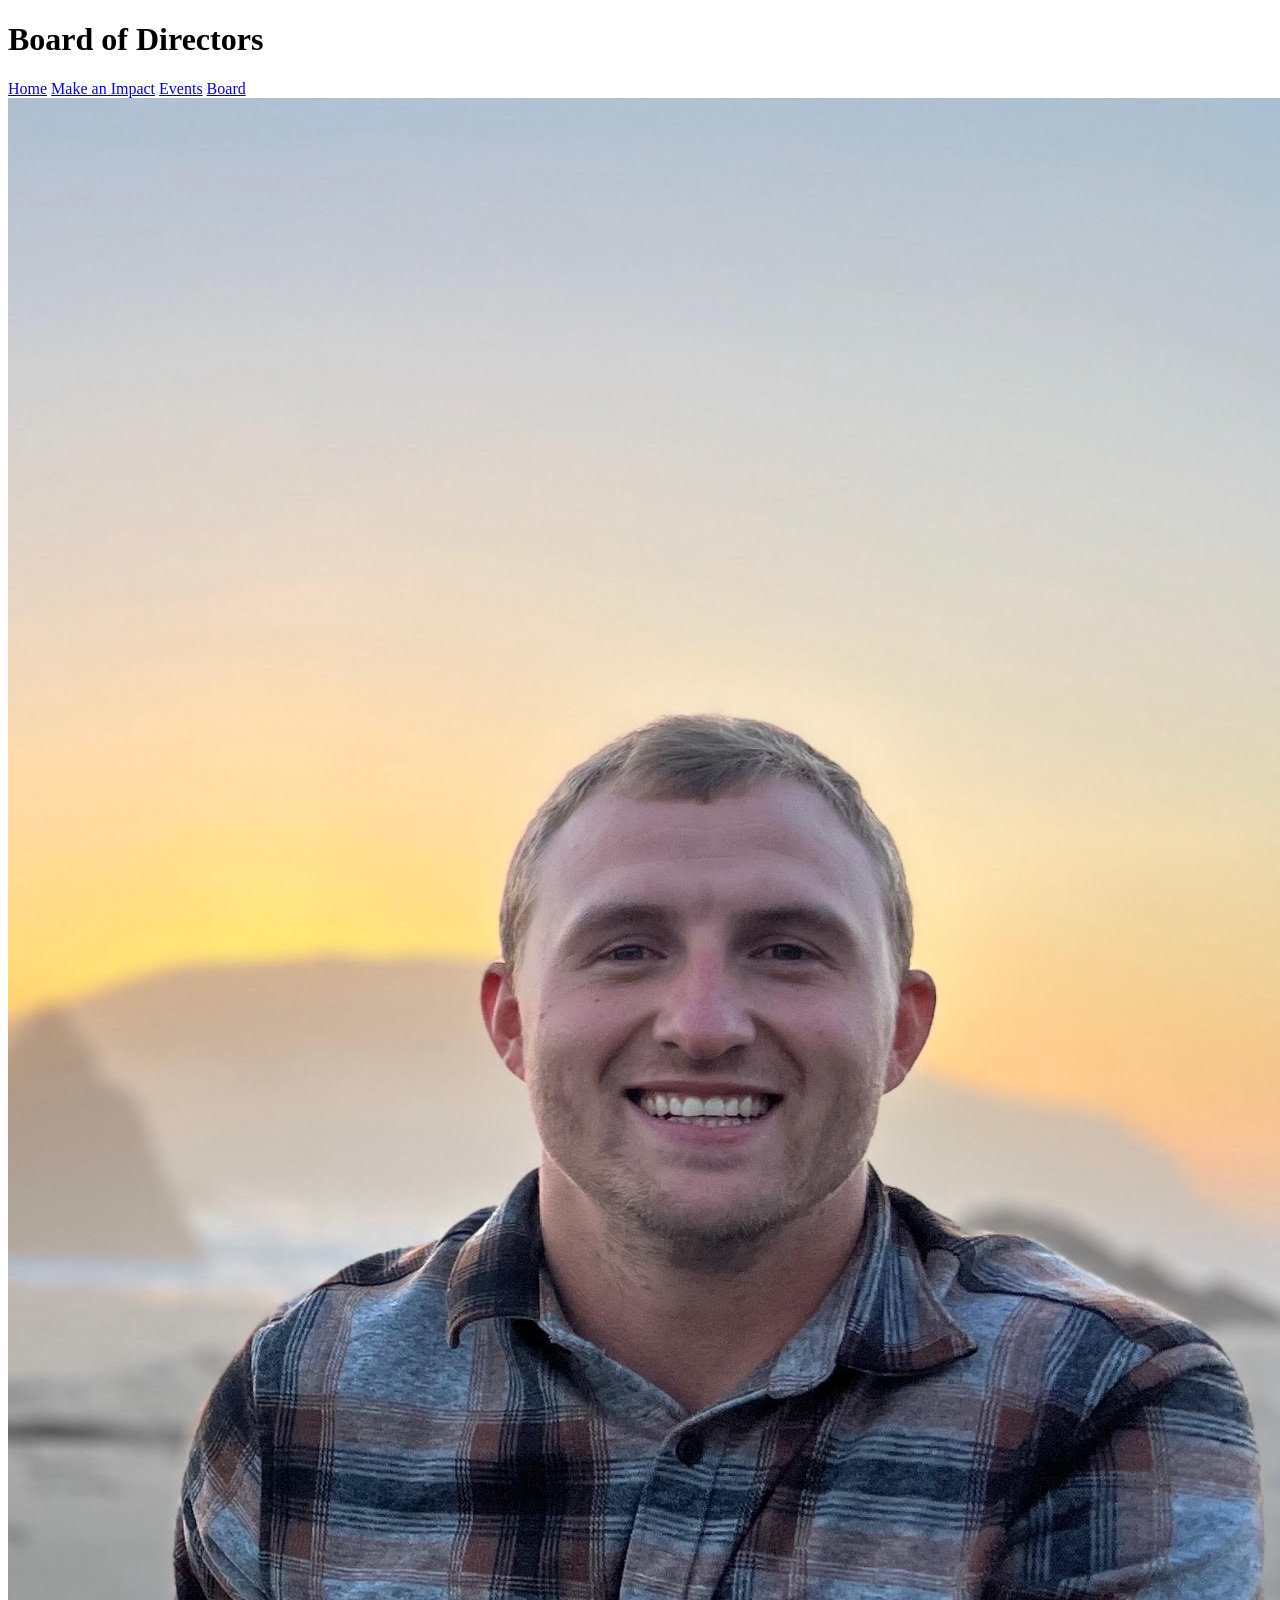
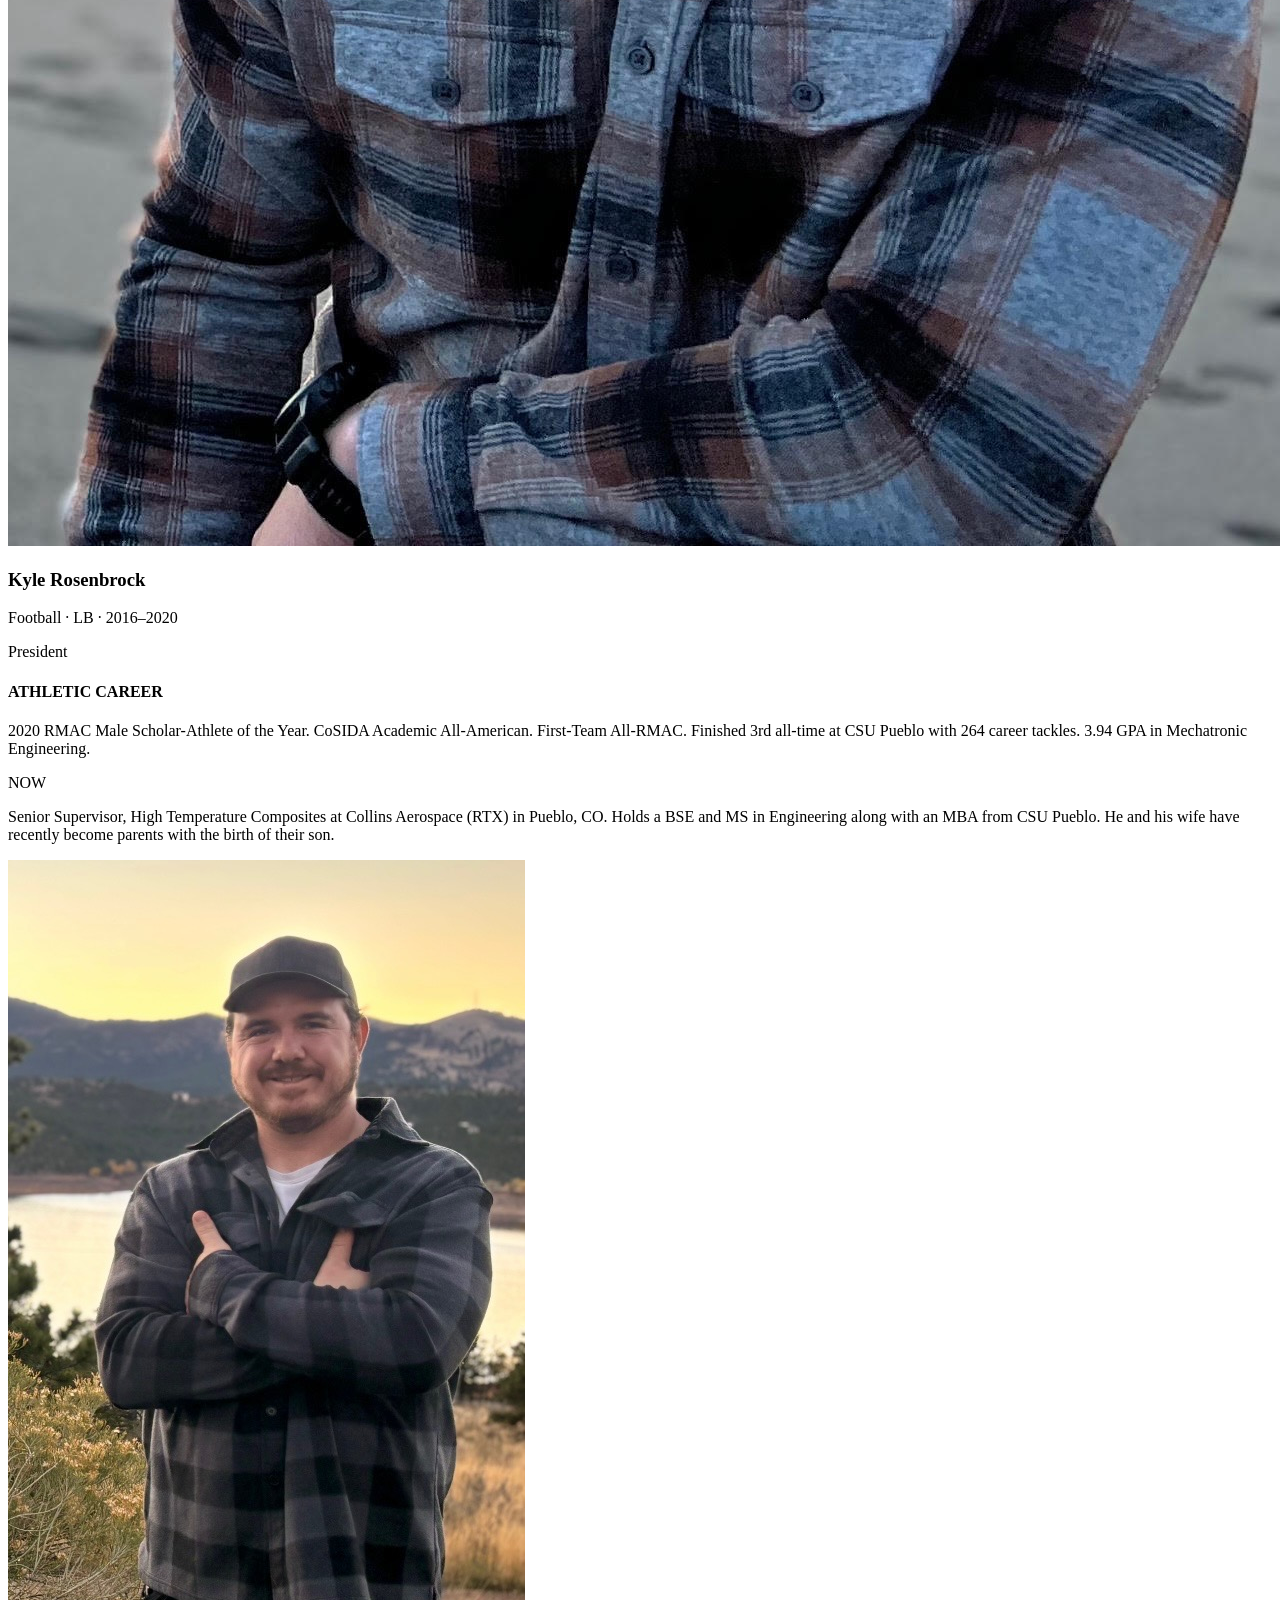
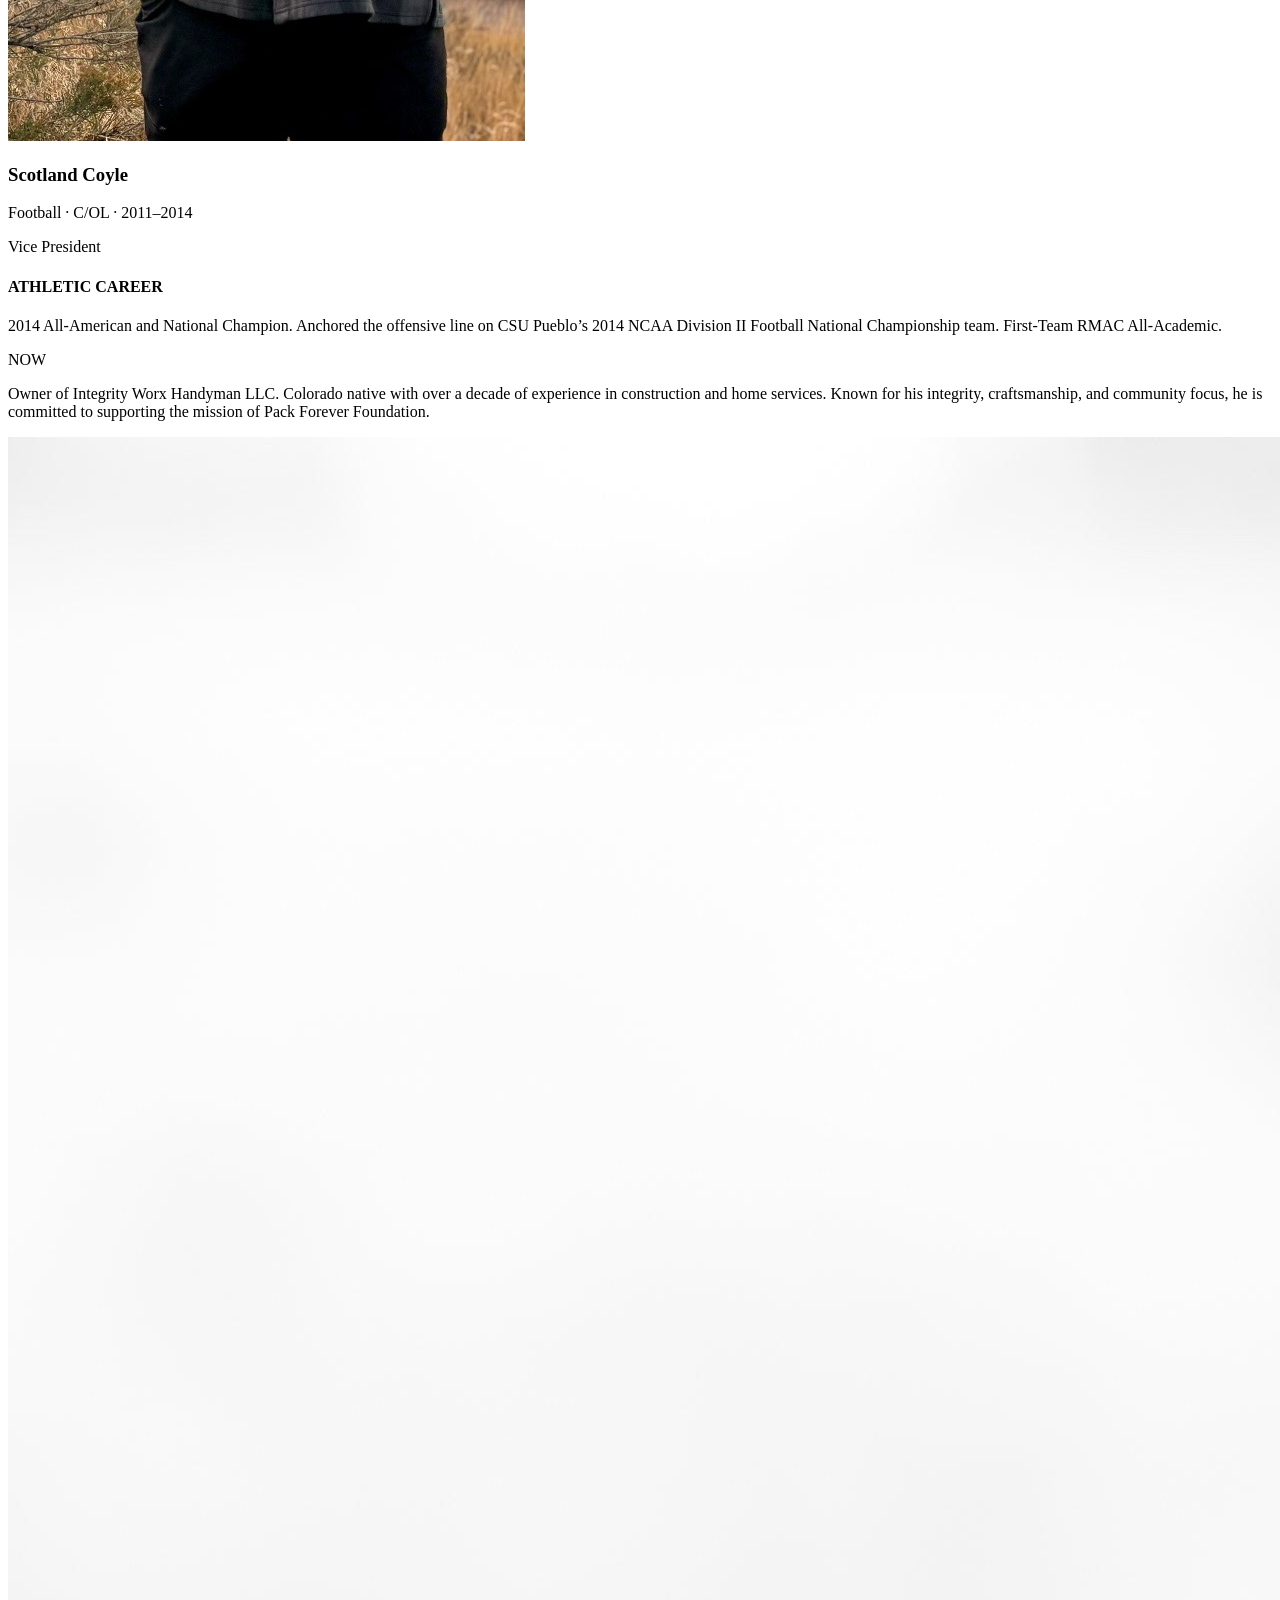
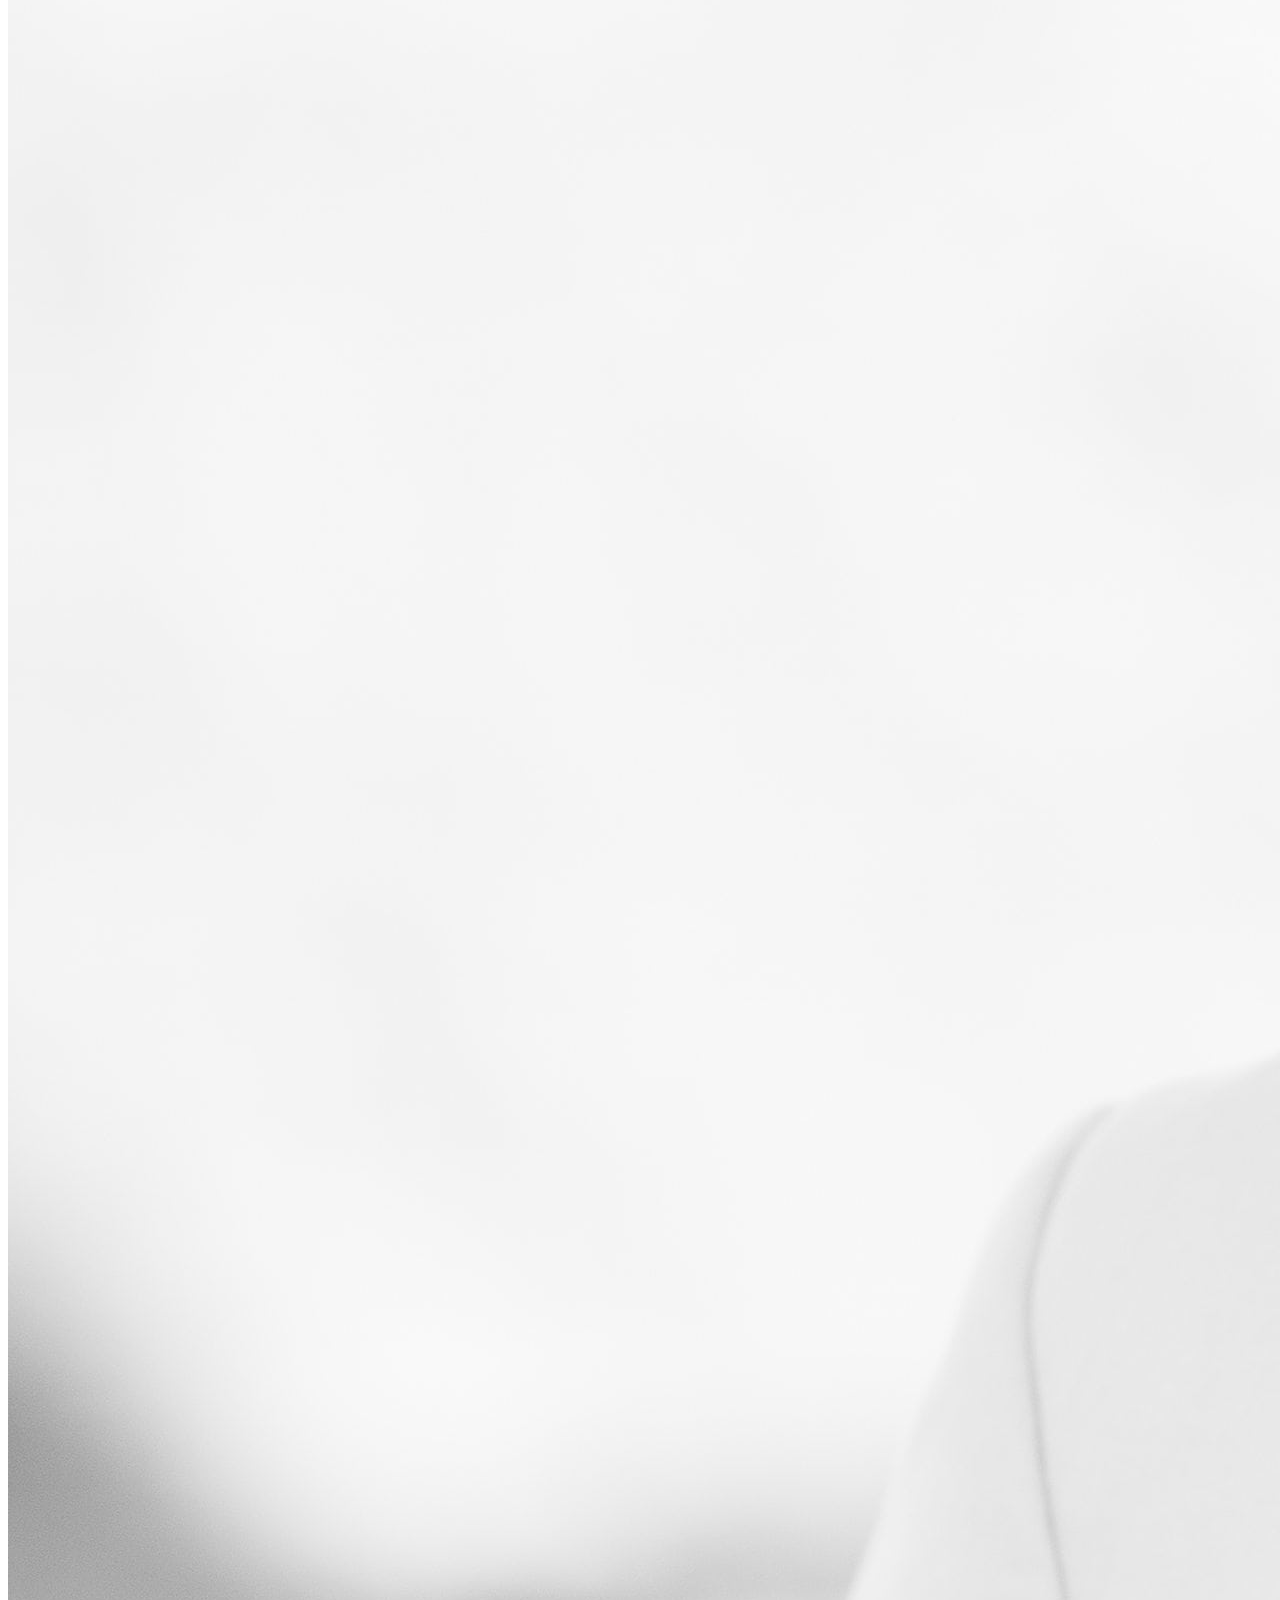
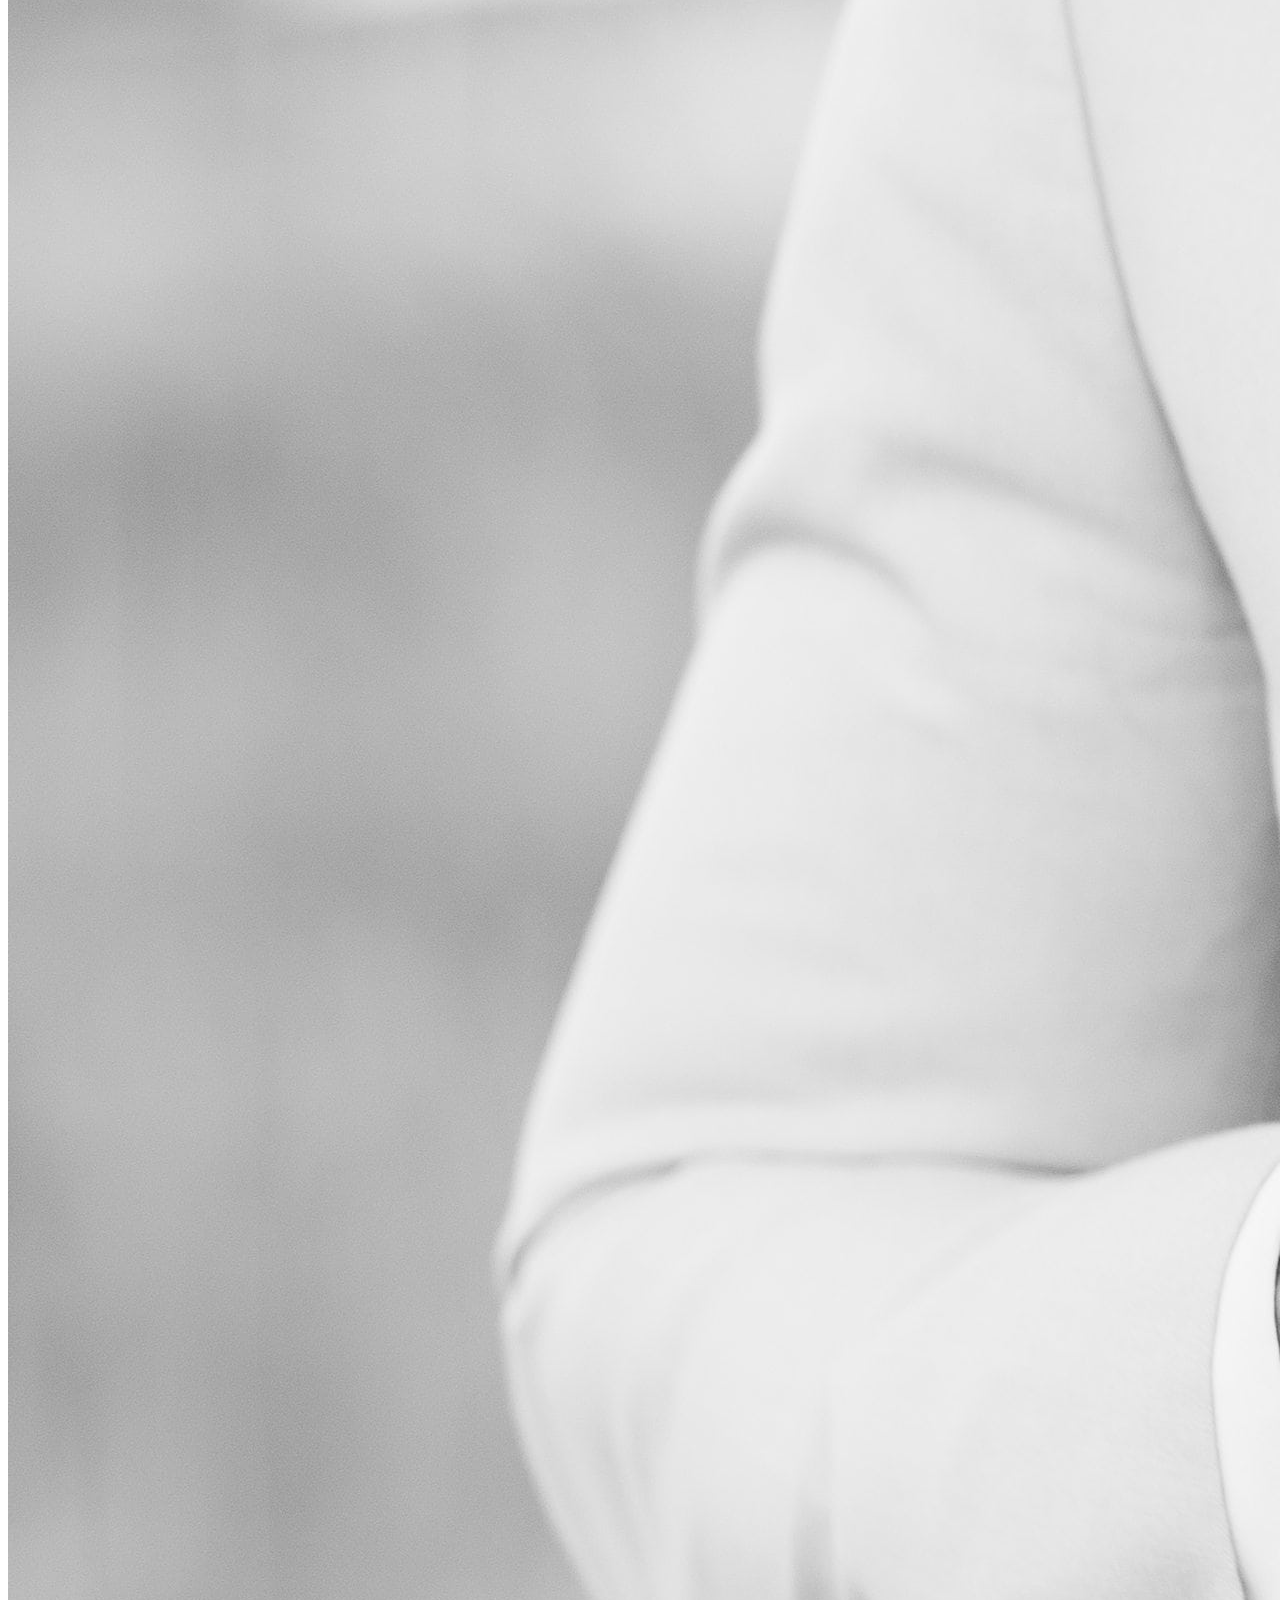
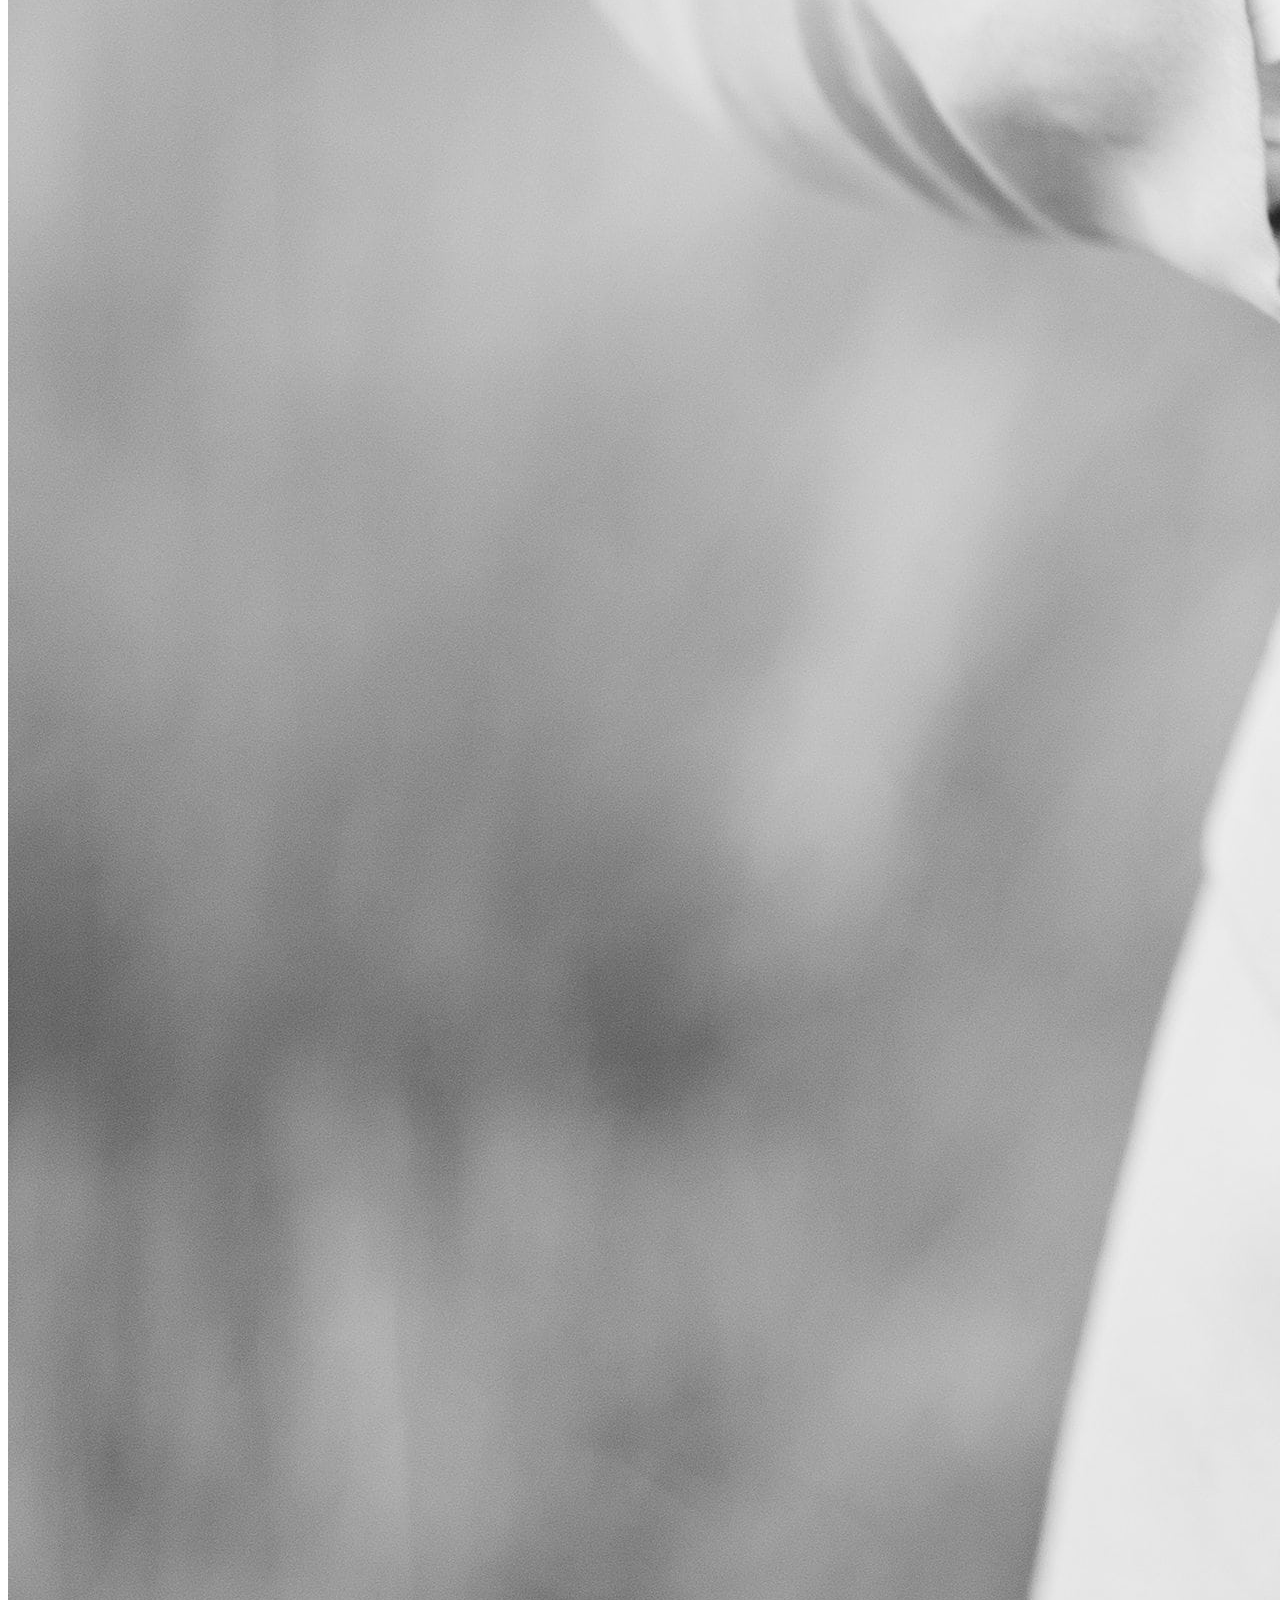
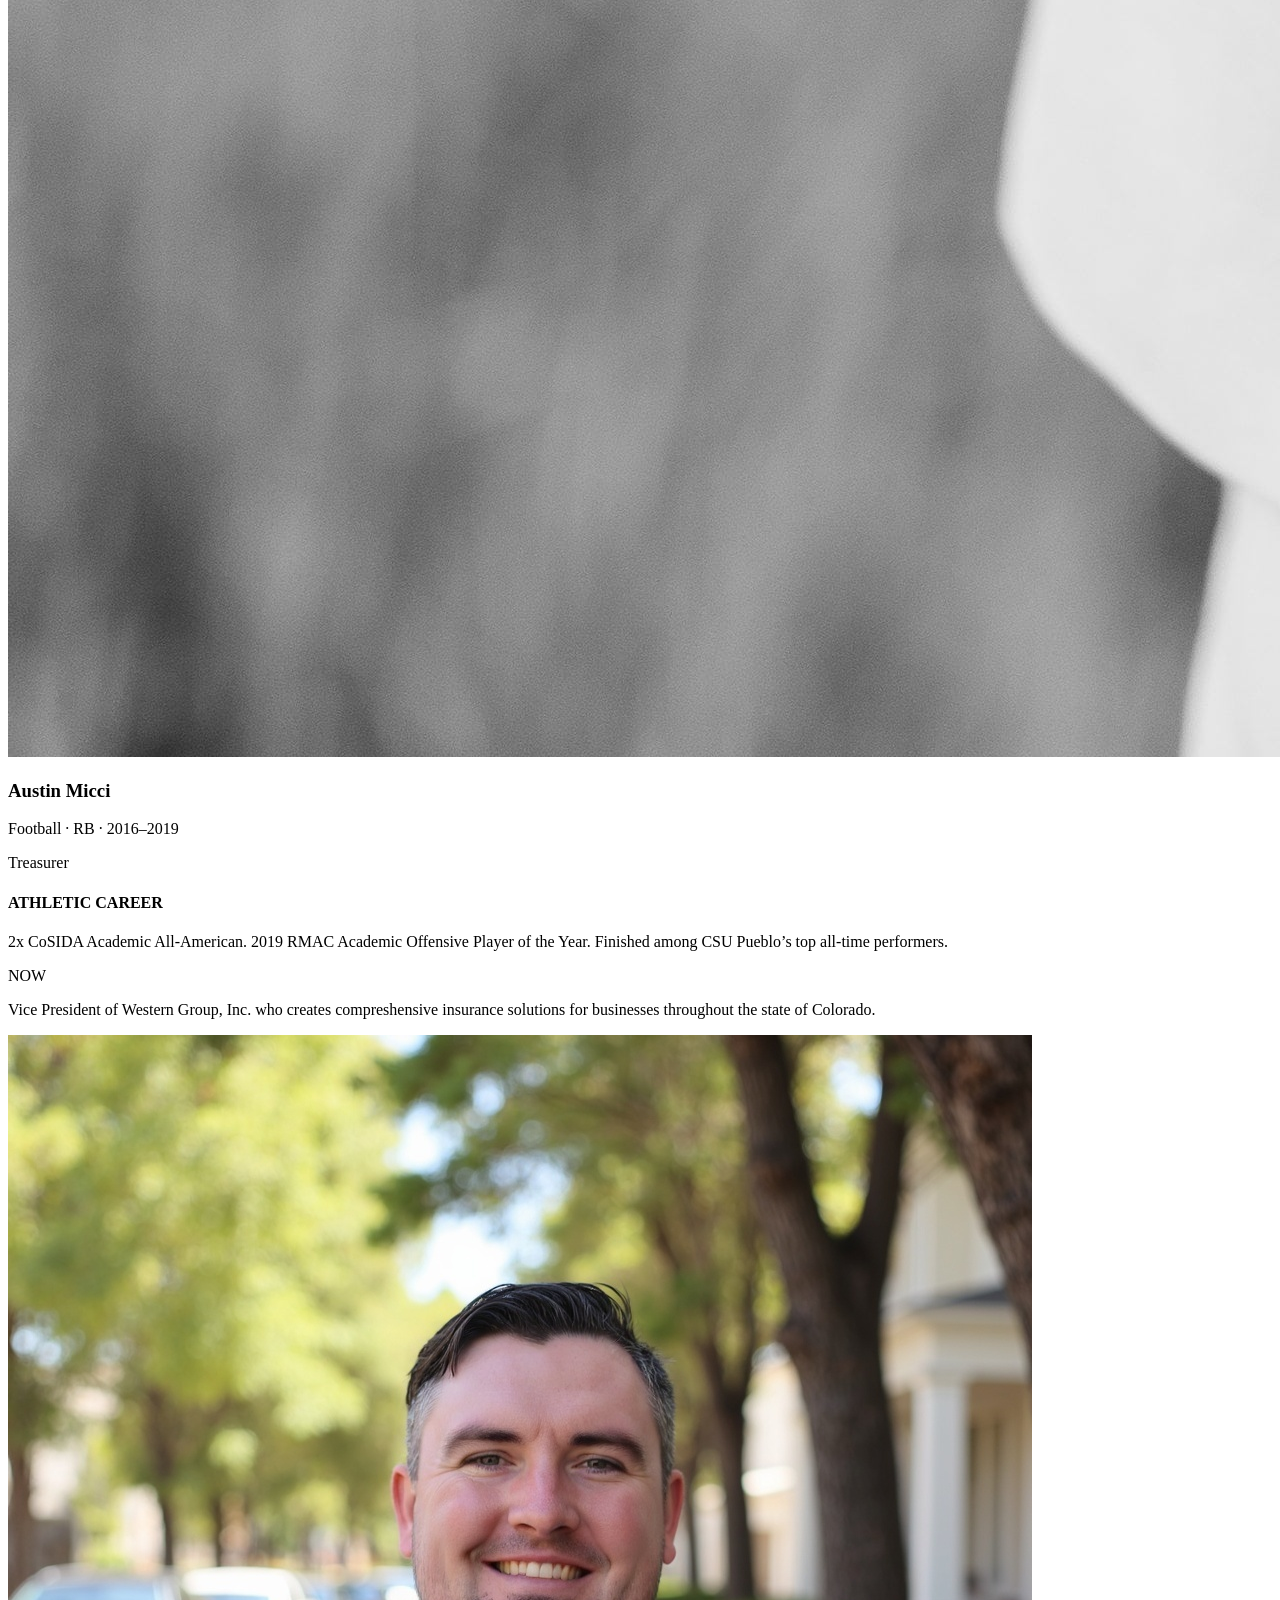
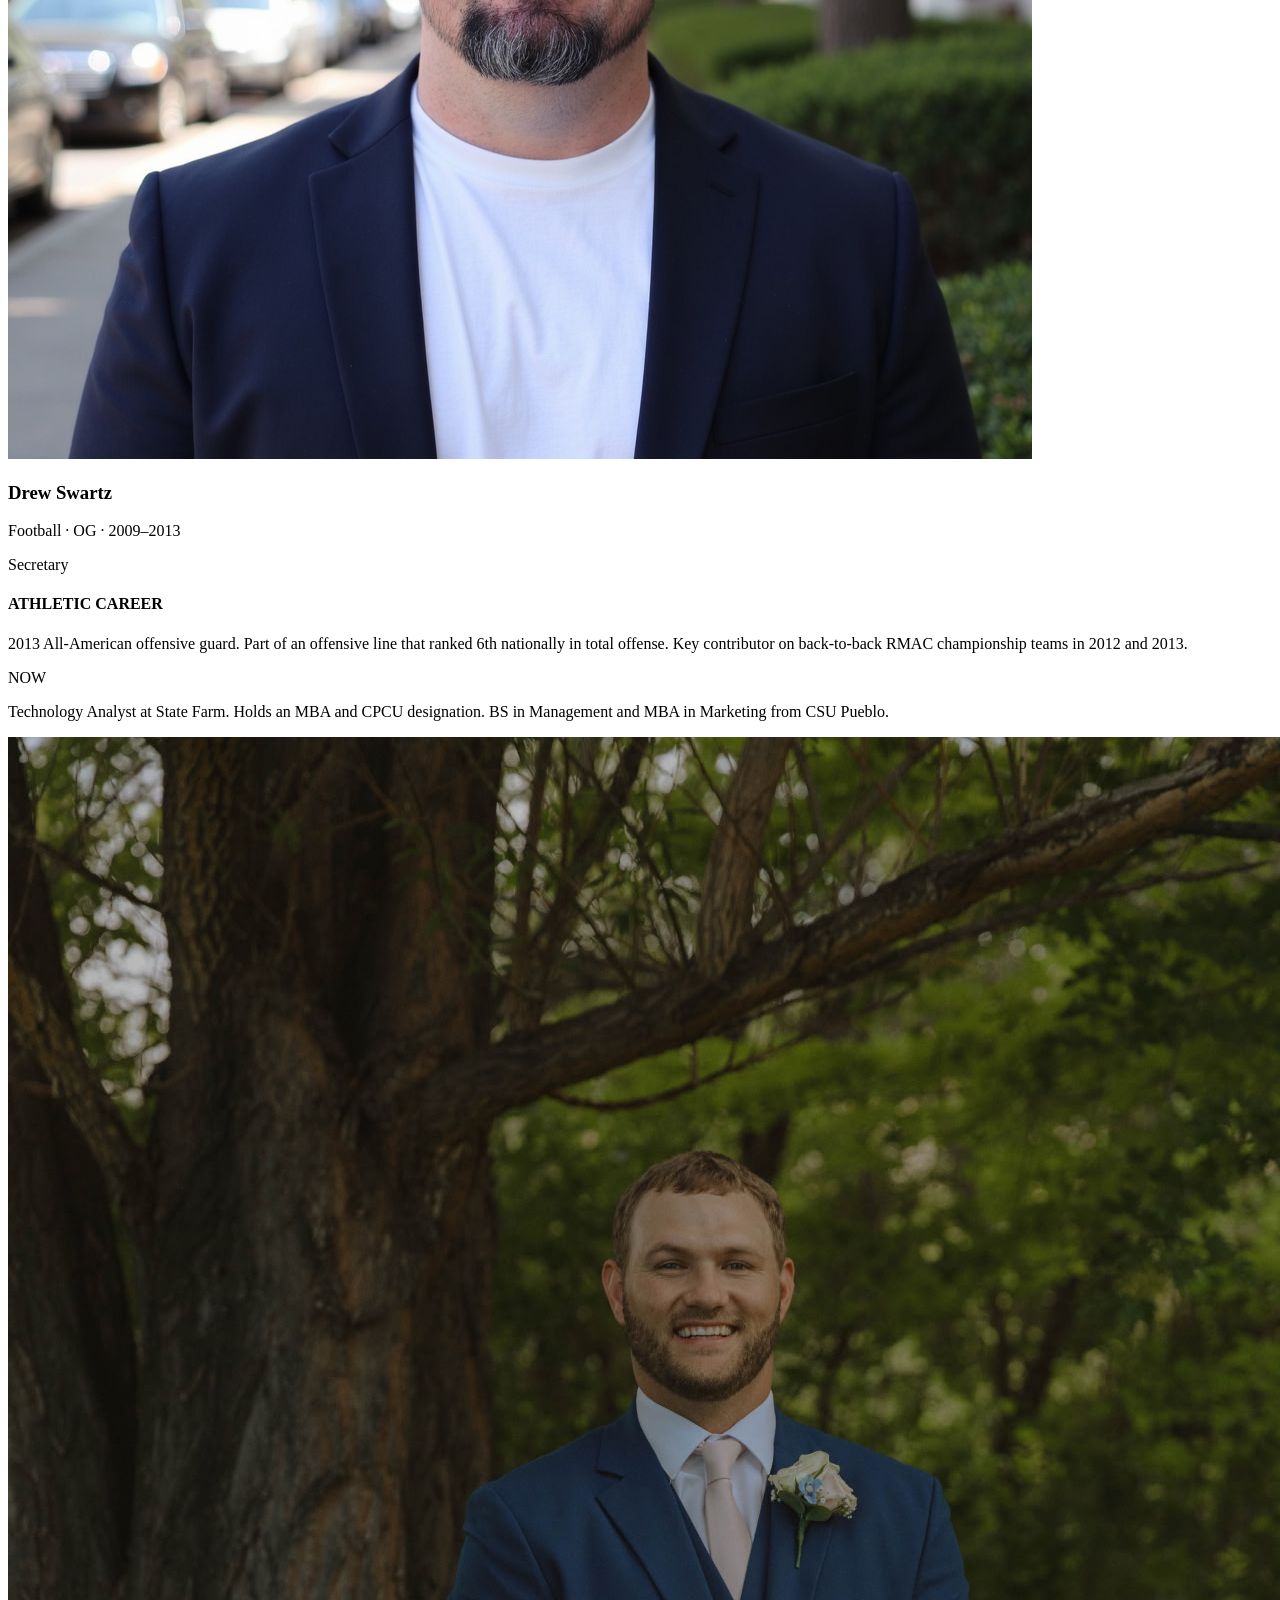
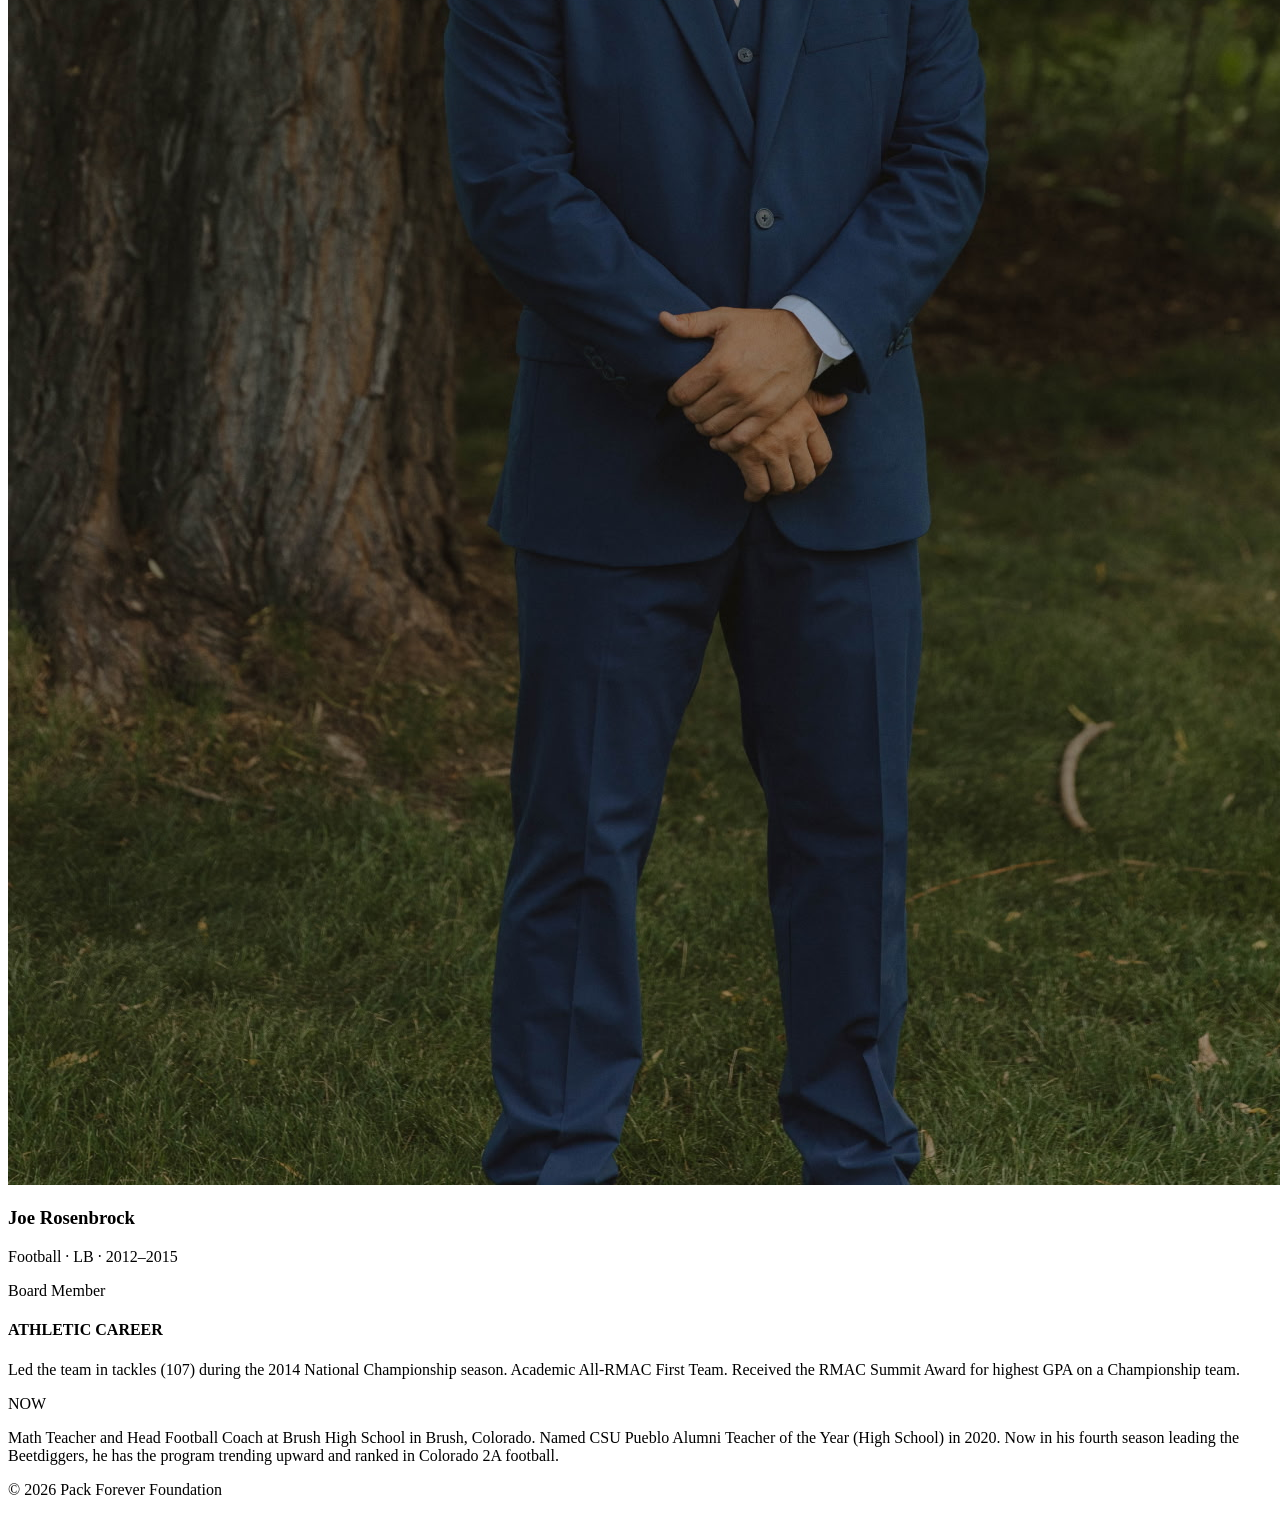
==== board.html @ 0cfa3d2b "Create board.html for Board of Directors page This file contains the HTML structure for the Board of" ====
<!DOCTYPE html>
<html lang="en">
<head>
<meta charset="UTF-8">
<title>Board | Pack Forever Foundation</title>
<meta name="viewport" content="width=device-width, initial-scale=1.0">
<link rel="stylesheet" href="styles.css">
</head>
<body>

<div class="hero">
  <h1 class="fade-in">Board of Directors</h1>
</div>

<nav>
  <a href="index.html">Home</a>
  <a href="impact.html">Make an Impact</a>
  <a href="events.html">Events</a>
  <a href="board.html">Board</a>
</nav>

<div class="board-container">

  <!-- KYLE -->
  <div class="board-card">
    <img src="images/kyle.jpg" alt="Kyle Rosenbrock">
    <div class="board-info">
      <div class="board-header">
        <h3>Kyle Rosenbrock</h3>
        <span class="tag">Football &middot; LB &middot; 2016&ndash;2020</span>
      </div>
      <p class="role">President</p>

      <div class="board-section">
        <h4>ATHLETIC CAREER</h4>
        <p>
          2020 RMAC Male Scholar-Athlete of the Year. CoSIDA Academic All-American. First-Team All-RMAC. Finished 3rd all-time at CSU Pueblo with 264 career tackles. 3.94 GPA in Mechatronic Engineering.
        </p>
      </div>

      <div class="board-section">
        <span class="now-badge">NOW</span>
        <p>
          Senior Supervisor, High Temperature Composites at Collins Aerospace (RTX) in Pueblo, CO. Holds a BSE and MS in Engineering along with an MBA from CSU Pueblo. He and his wife have recently become parents with the birth of their son.
        </p>
      </div>
    </div>
  </div>

  <!-- SCOTLAND -->
  <div class="board-card">
   <img src="images/scotland.jpg" style="object-position: center 20%;" alt="Scotland Coyle">
    <div class="board-info">
      <div class="board-header">
        <h3>Scotland Coyle</h3>
        <span class="tag">Football &middot; C/OL &middot; 2011&ndash;2014</span>
      </div>
      <p class="role">Vice President</p>

      <div class="board-section">
        <h4>ATHLETIC CAREER</h4>
        <p>
          2014 All-American and National Champion. Anchored the offensive line on CSU Pueblo&rsquo;s 2014 NCAA Division II Football National Championship team. First-Team RMAC All-Academic.
        </p>
      </div>

      <div class="board-section">
        <span class="now-badge">NOW</span>
        <p>
          Owner of Integrity Worx Handyman LLC. Colorado native with over a decade of experience in construction and home services. Known for his integrity, craftsmanship, and community focus, he is committed to supporting the mission of Pack Forever Foundation.
        </p>
      </div>
    </div>
  </div>

  <!-- AUSTIN -->
  <div class="board-card">
    <img src="images/austin.jpg" style="object-position: center 20%;" alt="Austin Micci">
    <div class="board-info">
      <div class="board-header">
        <h3>Austin Micci</h3>
        <span class="tag">Football &middot; RB &middot; 2016&ndash;2019</span>
      </div>
      <p class="role">Treasurer</p>

      <div class="board-section">
        <h4>ATHLETIC CAREER</h4>
        <p>
          2x CoSIDA Academic All-American. 2019 RMAC Academic Offensive Player of the Year. Finished among CSU Pueblo&rsquo;s top all-time performers.
        </p>
      </div>

      <div class="board-section">
        <span class="now-badge">NOW</span>
        <p>
          Vice President of Western Group, Inc. who creates compreshensive insurance solutions for businesses throughout the state of Colorado. 
        </p>
      </div>
    </div>
  </div>

  <!-- DREW -->
  <div class="board-card">
    <img src="images/drew.jpg" alt="Drew Swartz">
    <div class="board-info">
      <div class="board-header">
        <h3>Drew Swartz</h3>
        <span class="tag">Football &middot; OG &middot; 2009&ndash;2013</span>
      </div>
      <p class="role">Secretary</p>

      <div class="board-section">
        <h4>ATHLETIC CAREER</h4>
        <p>
          2013 All-American offensive guard. Part of an offensive line that ranked 6th nationally in total offense. Key contributor on back-to-back RMAC championship teams in 2012 and 2013.
        </p>
      </div>

      <div class="board-section">
        <span class="now-badge">NOW</span>
        <p>
          Technology Analyst at State Farm. Holds an MBA and CPCU designation. BS in Management and MBA in Marketing from CSU Pueblo.
        </p>
      </div>
    </div>
  </div>

  <!-- JOE -->
  <div class="board-card">
    <img src="images/joe.jpg" alt="Joe Rosenbrock">
    <div class="board-info">
      <div class="board-header">
        <h3>Joe Rosenbrock</h3>
        <span class="tag">Football &middot; LB &middot; 2012&ndash;2015</span>
      </div>
      <p class="role">Board Member</p>

      <div class="board-section">
        <h4>ATHLETIC CAREER</h4>
        <p>
          Led the team in tackles (107) during the 2014 National Championship season. Academic All-RMAC First Team. Received the RMAC Summit Award for highest GPA on a Championship team.
        </p>
      </div>

      <div class="board-section">
        <span class="now-badge">NOW</span>
        <p>
          Math Teacher and Head Football Coach at Brush High School in Brush, Colorado. Named CSU Pueblo Alumni Teacher of the Year (High School) in 2020. Now in his fourth season leading the Beetdiggers, he has the program trending upward and ranked in Colorado 2A football.
        </p>
      </div>
    </div>
  </div>

</div>

<footer>
  <p>&copy; 2026 Pack Forever Foundation</p>
</footer>

</body>
</html>
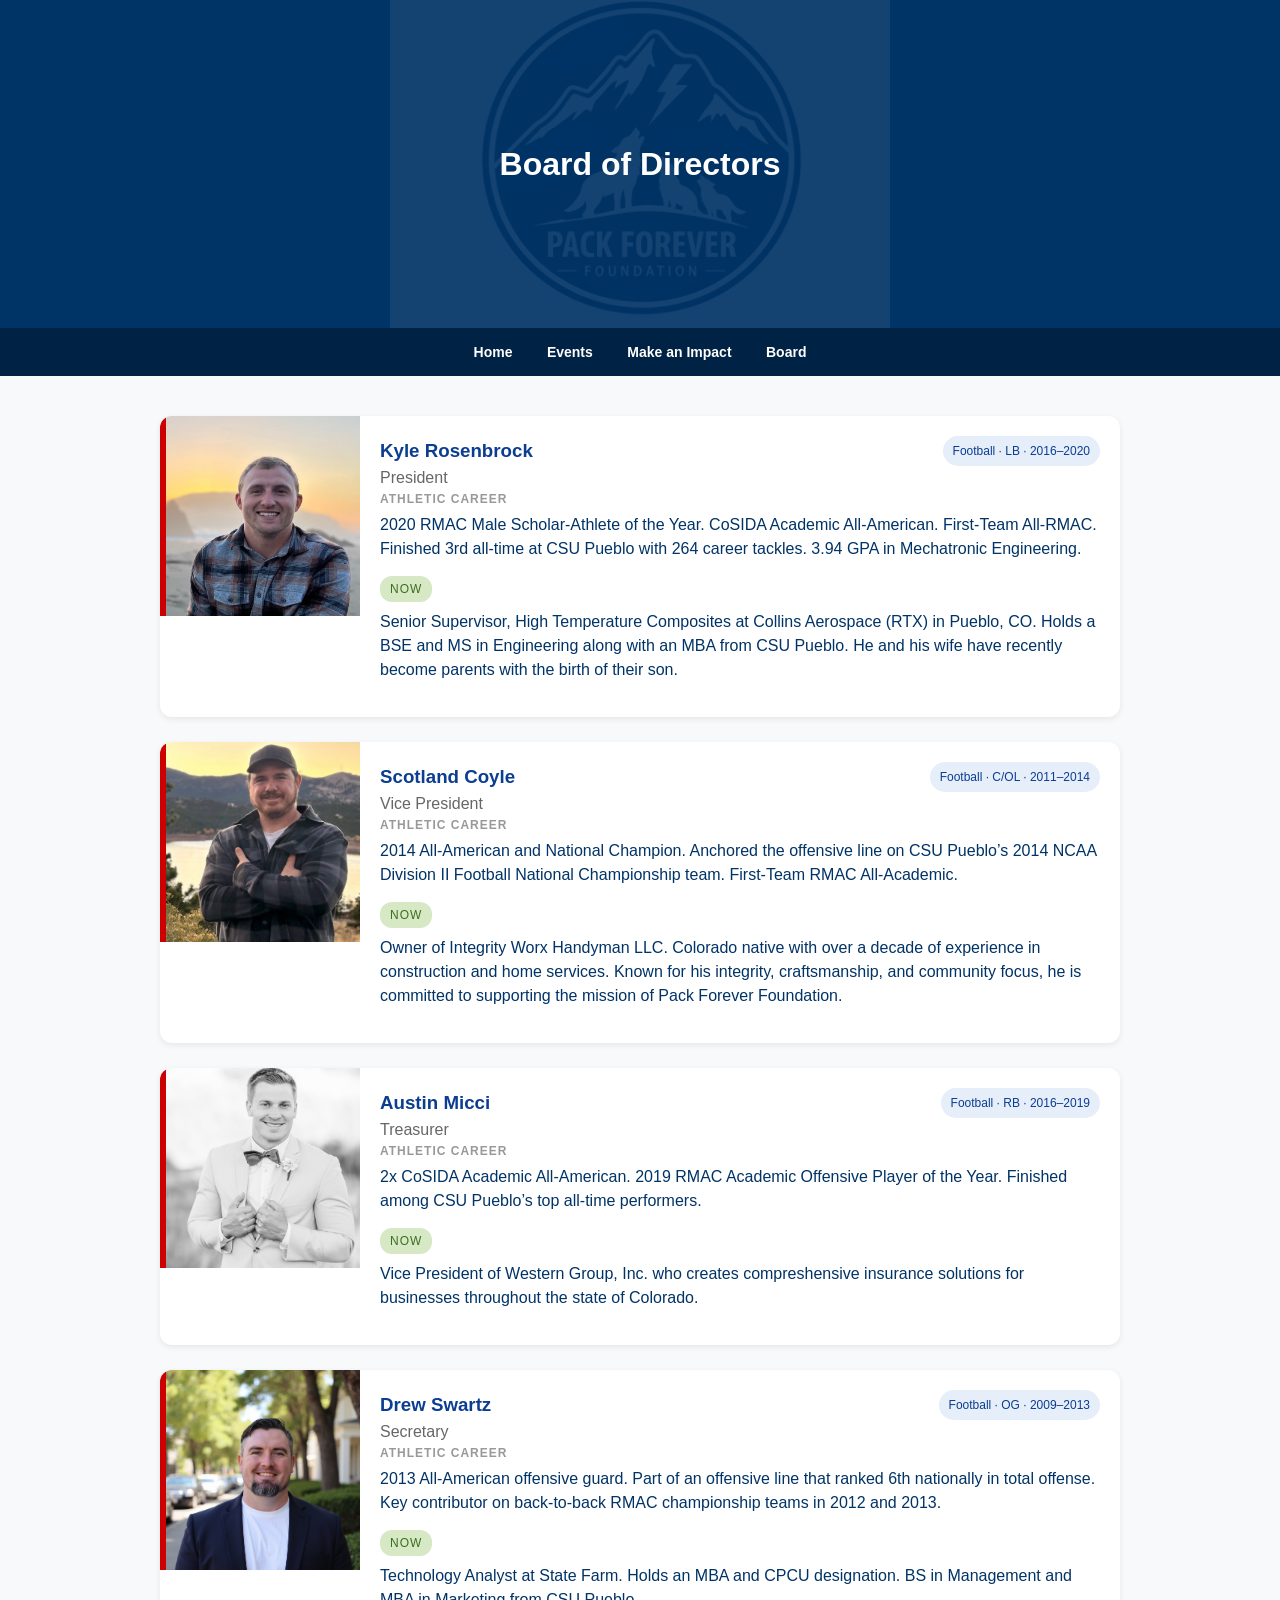
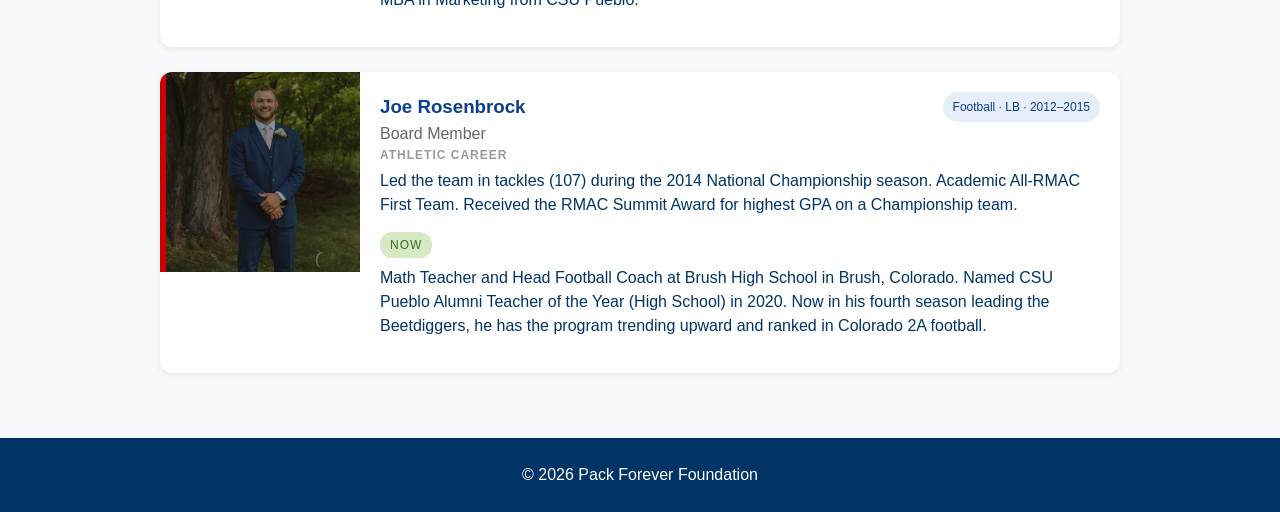
==== commit 39605a9f: "Restore 'Make an Impact' link in navigation" ====
--- a/board.html
+++ b/board.html
@@ -14,8 +14,8 @@
 
 <nav>
   <a href="index.html">Home</a>
+  <a href="events.html">Events</a>
   <a href="impact.html">Make an Impact</a>
-  <a href="events.html">Events</a>
   <a href="board.html">Board</a>
 </nav>
 
--- a/styles.css
+++ b/styles.css
@@ -0,0 +1,559 @@
+/* ---------- Base ---------- */
+* { box-sizing: border-box; margin: 0; padding: 0; }
+
+body {
+  font-family: 'Segoe UI', Tahoma, sans-serif;
+  color: #003366;
+  background-color: #f8f9fb;
+  line-height: 1.5;
+}
+
+/* ---------- Navigation ---------- */
+nav {
+  background: #002244;
+  text-align: center;
+  padding: 12px;
+  position: sticky;
+  top: 0;
+  z-index: 100;
+}
+
+nav a {
+  color: white;
+  margin: 0 15px;
+  text-decoration: none;
+  font-weight: bold;
+  font-size: 14px;
+}
+
+nav a:hover { color: #cc0000; }
+
+/* ---------- Footer ---------- */
+footer {
+  background: #003366;
+  color: white;
+  text-align: center;
+  padding: 25px;
+  margin-top: 0;
+}
+
+/* ---------- Buttons ---------- */
+.btn {
+  display: inline-block;
+  padding: 14px 24px;
+  margin: 10px;
+  background: #003366;
+  color: white;
+  text-decoration: none;
+  border-radius: 6px;
+  font-weight: bold;
+}
+
+.btn.red { background: #cc0000; }
+.btn:hover { opacity: 0.9; }
+
+/* ---------- Hero (Home only) ---------- */
+.hero {
+  position: relative;
+  background: #003366;
+  color: white;
+  text-align: center;
+  padding: 140px 20px;
+  overflow: hidden;
+}
+
+.hero::before {
+  content: "";
+  position: absolute;
+  top: 50%; left: 50%;
+  width: 500px; height: 500px;
+  background: url('logo.png') no-repeat center;
+  background-size: contain;
+  opacity: 0.08;
+  transform: translate(-50%, -50%);
+}
+
+.hero * { position: relative; z-index: 1; }
+
+@keyframes fadeIn {
+  from { opacity: 0; transform: translateY(15px); }
+  to   { opacity: 1; transform: translateY(0); }
+}
+
+.fade-in { opacity: 0; animation: fadeIn 1.2s ease forwards; }
+.delay-1 { animation-delay: 0.3s; }
+.delay-2 { animation-delay: 0.6s; }
+
+/* ---------- Page Title (inner pages, no hero) ---------- */
+.page-title {
+  text-align: center;
+  padding: 60px 20px 20px;
+}
+
+.page-title h1 {
+  margin-bottom: 12px;
+}
+
+/* ---------- Sections ---------- */
+section {
+  padding: 60px 20px;
+  max-width: 1000px;
+  margin: auto;
+  text-align: center;
+}
+
+section h2 { margin-bottom: 20px; }
+
+section p {
+  max-width: 700px;
+  margin: 0 auto 16px;
+}
+
+/* ---------- Card grid (Home objectives) ---------- */
+.cards {
+  display: grid;
+  grid-template-columns: repeat(auto-fit, minmax(250px, 1fr));
+  gap: 20px;
+  margin-top: 30px;
+}
+
+.card {
+  background: white;
+  padding: 25px;
+  border-radius: 10px;
+  box-shadow: 0 4px 10px rgba(0,0,0,0.1);
+}
+
+.card h3 { margin-bottom: 10px; }
+
+/* ---------- Two-column layout ---------- */
+.two-column {
+  display: grid;
+  grid-template-columns: 1fr 1fr;
+  max-width: 1200px;
+  margin: 0 auto;
+  gap: 0;
+  position: relative;
+}
+
+.two-column .column:first-child {
+  border-right: 2px solid #cc0000;
+}
+
+.two-column section {
+  padding: 40px 30px;
+  max-width: none;
+}
+
+@media (max-width: 768px) {
+  .two-column {
+    grid-template-columns: 1fr;
+  }
+
+  .two-column .column:first-child {
+    border-right: none;
+    border-bottom: 2px solid #cc0000;
+  }
+}
+/* ---------- Section Divider ---------- */
+.section-divider {
+  border: none;
+  border-top: 2px solid #cc0000;
+  max-width: 1000px;
+  margin: 20px auto;
+}
+
+
+/* ---------- Board CTA (Home) ---------- */
+.board-cta {
+  background: #002244;
+  color: white;
+  text-align: center;
+  padding: 60px 20px;
+}
+
+.board-cta h2 { color: white; margin-bottom: 14px; }
+.board-cta p { max-width: 600px; margin: 0 auto 28px; opacity: 0.85; line-height: 1.6; }
+.board-cta .btn { background: #cc0000; }
+
+/* ---------- Board page cards ---------- */
+.board-container {
+  max-width: 1000px;
+  margin: auto;
+  padding: 40px 20px;
+}
+
+.board-container h1 {
+  text-align: center;
+  margin-bottom: 40px;
+}
+
+.board-card {
+  display: flex;
+  background: #fff;
+  border-radius: 12px;
+  margin-bottom: 25px;
+  overflow: hidden;
+  box-shadow: 0 2px 6px rgba(0,0,0,0.08);
+}
+
+.board-card img {
+  width: 200px;
+  height: 200px;
+  object-fit: cover;
+  border-left: 6px solid #cc0000;
+}
+
+.board-info {
+  padding: 20px;
+  flex: 1;
+  text-align: left;
+}
+
+.board-header {
+  display: flex;
+  justify-content: space-between;
+  align-items: center;
+  flex-wrap: wrap;
+  gap: 8px;
+}
+
+.board-header h3 {
+  margin: 0;
+  color: #0b3d91;
+}
+
+.tag {
+  background: #e6eef9;
+  color: #0b3d91;
+  padding: 6px 10px;
+  border-radius: 20px;
+  font-size: 12px;
+}
+
+.role {
+  margin: 5px 0 15px;
+  color: #666;
+}
+
+.board-section {
+  margin-bottom: 15px;
+}
+
+.board-section h4 {
+  font-size: 12px;
+  letter-spacing: 1px;
+  color: #999;
+  margin-bottom: 5px;
+}
+
+.now-badge {
+  display: inline-block;
+  background: #d7e8c5;
+  color: #3c6e1f;
+  font-size: 12px;
+  letter-spacing: 1px;
+  padding: 4px 10px;
+  border-radius: 12px;
+  margin-bottom: 8px;
+}
+
+.board-info p {
+  margin: 0;
+  line-height: 1.5;
+  max-width: none;
+}
+
+@media (max-width: 768px) {
+  .board-card {
+    flex-direction: column;
+  }
+
+  .board-card img {
+    width: 100%;
+    height: auto;
+    border-left: none;
+    border-bottom: 6px solid #cc0000;
+  }
+}
+
+/* ---------- Events page ---------- */
+.events-grid {
+  max-width: 1100px;
+  margin: 0 auto 40px;
+  padding: 0 20px;
+  display: grid;
+  grid-template-columns: 1fr 1fr;
+  gap: 30px;
+}
+
+.event-card {
+  background: #fff;
+  border-radius: 12px;
+  overflow: hidden;
+  box-shadow: 0 4px 14px rgba(0, 0, 0, 0.1);
+  display: flex;
+  flex-direction: column;
+}
+
+.event-graphic {
+  width: 100%;
+  aspect-ratio: 600 / 280;
+  background: #003366;
+  display: block;
+}
+
+.event-graphic svg {
+  width: 100%;
+  height: 100%;
+  display: block;
+}
+
+.event-details {
+  padding: 25px 30px 30px;
+  text-align: left;
+}
+
+.event-tag {
+  display: inline-block;
+  background: #cc0000;
+  color: #fff;
+  font-size: 11px;
+  letter-spacing: 1.5px;
+  padding: 5px 10px;
+  border-radius: 4px;
+  text-transform: uppercase;
+  font-weight: bold;
+  margin-bottom: 12px;
+}
+
+.event-card h3 {
+  font-size: 24px;
+  margin-bottom: 12px;
+  color: #003366;
+}
+
+.event-meta {
+  margin-bottom: 14px;
+  color: #333;
+  line-height: 1.7;
+  font-size: 15px;
+}
+
+.event-card p {
+  color: #444;
+  line-height: 1.6;
+  margin-bottom: 10px;
+  max-width: none;
+}
+
+.event-status {
+  font-style: italic;
+  color: #888;
+  font-size: 14px;
+}
+
+@media (max-width: 768px) {
+  .events-grid {
+    grid-template-columns: 1fr;
+  }
+}
+
+/* ---------- Poll ---------- */
+.poll-section {
+  max-width: 800px;
+  background: #fff;
+  border-radius: 12px;
+  box-shadow: 0 4px 14px rgba(0, 0, 0, 0.08);
+  padding: 50px 40px;
+  margin: 20px auto 60px;
+}
+
+.poll {
+  margin-top: 30px;
+  text-align: left;
+}
+
+.poll-option {
+  display: grid;
+  grid-template-columns: 1fr auto;
+  grid-template-rows: auto auto;
+  gap: 8px 16px;
+  align-items: center;
+  padding: 16px 0;
+  border-bottom: 1px solid #eee;
+}
+
+.poll-option:last-child {
+  border-bottom: none;
+}
+
+.poll-label {
+  grid-column: 1;
+  grid-row: 1;
+  display: flex;
+  justify-content: space-between;
+  align-items: center;
+  font-weight: 600;
+  color: #003366;
+  font-size: 15px;
+}
+
+.poll-count {
+  color: #888;
+  font-size: 13px;
+  font-weight: normal;
+}
+
+.poll-bar {
+  grid-column: 1;
+  grid-row: 2;
+  height: 8px;
+  background: #eef1f6;
+  border-radius: 5px;
+  overflow: hidden;
+}
+
+.poll-fill {
+  height: 100%;
+  width: 0%;
+  background: linear-gradient(90deg, #003366, #cc0000);
+  border-radius: 5px;
+  transition: width 0.6s ease;
+}
+
+.poll-vote-btn {
+  grid-column: 2;
+  grid-row: 1 / span 2;
+  background: #003366;
+  color: #fff;
+  border: none;
+  border-radius: 6px;
+  padding: 10px 18px;
+  font-weight: bold;
+  cursor: pointer;
+  font-family: inherit;
+  font-size: 13px;
+  align-self: center;
+  transition: background 0.2s;
+}
+
+.poll-vote-btn:hover:not(:disabled) {
+  background: #cc0000;
+}
+
+.poll-vote-btn:disabled {
+  background: #ccc;
+  cursor: default;
+}
+
+.poll-note {
+  margin-top: 25px;
+  font-size: 14px;
+  color: #666;
+  text-align: center;
+}
+/* ---------- Featured Launch Event (Brunch) ---------- */
+.brunch-launch {
+  max-width: 1100px;
+  margin: 0 auto 40px;
+  padding: 0 20px;
+  display: grid;
+  grid-template-columns: 1fr 1.1fr;
+  gap: 40px;
+  align-items: center;
+}
+
+.brunch-flyer {
+  position: relative;
+}
+
+.brunch-flyer img {
+  width: 100%;
+  height: auto;
+  display: block;
+  border-radius: 12px;
+  box-shadow: 0 8px 24px rgba(0,0,0,0.18);
+}
+
+.brunch-badge {
+  position: absolute;
+  top: -12px;
+  left: -12px;
+  background: #cc0000;
+  color: #fff;
+  padding: 10px 18px;
+  border-radius: 8px;
+  font-weight: 800;
+  font-size: 13px;
+  letter-spacing: 1.5px;
+  text-transform: uppercase;
+  box-shadow: 0 4px 12px rgba(0,0,0,0.25);
+  z-index: 2;
+}
+
+.brunch-text {
+  text-align: left;
+}
+
+.brunch-text .eyebrow {
+  color: #cc0000;
+  font-weight: 800;
+  font-size: 13px;
+  letter-spacing: 2px;
+  text-transform: uppercase;
+  margin-bottom: 10px;
+}
+
+.brunch-text h2 {
+  color: #003366;
+  font-size: 36px;
+  margin-bottom: 8px;
+  line-height: 1.1;
+}
+
+.brunch-text .tagline {
+  color: #cc0000;
+  font-weight: 700;
+  font-style: italic;
+  margin-bottom: 22px;
+  font-size: 17px;
+}
+
+.brunch-text p {
+  line-height: 1.7;
+  margin-bottom: 14px;
+  color: #333;
+  max-width: none;
+}
+
+.brunch-text p strong {
+  color: #003366;
+}
+
+.brunch-free {
+  display: inline-block;
+  background: #003366;
+  color: #fff;
+  padding: 14px 22px;
+  border-radius: 10px;
+  margin-top: 12px;
+  font-weight: 600;
+  font-size: 15px;
+}
+
+.brunch-free span {
+  color: #FFD200;
+  font-weight: 800;
+  letter-spacing: 1px;
+}
+
+@media (max-width: 800px) {
+  .brunch-launch {
+    grid-template-columns: 1fr;
+    gap: 30px;
+  }
+  .brunch-text { text-align: center; }
+  .brunch-text h2 { font-size: 28px; }
+  .brunch-flyer { max-width: 420px; margin: 0 auto; }
+}
